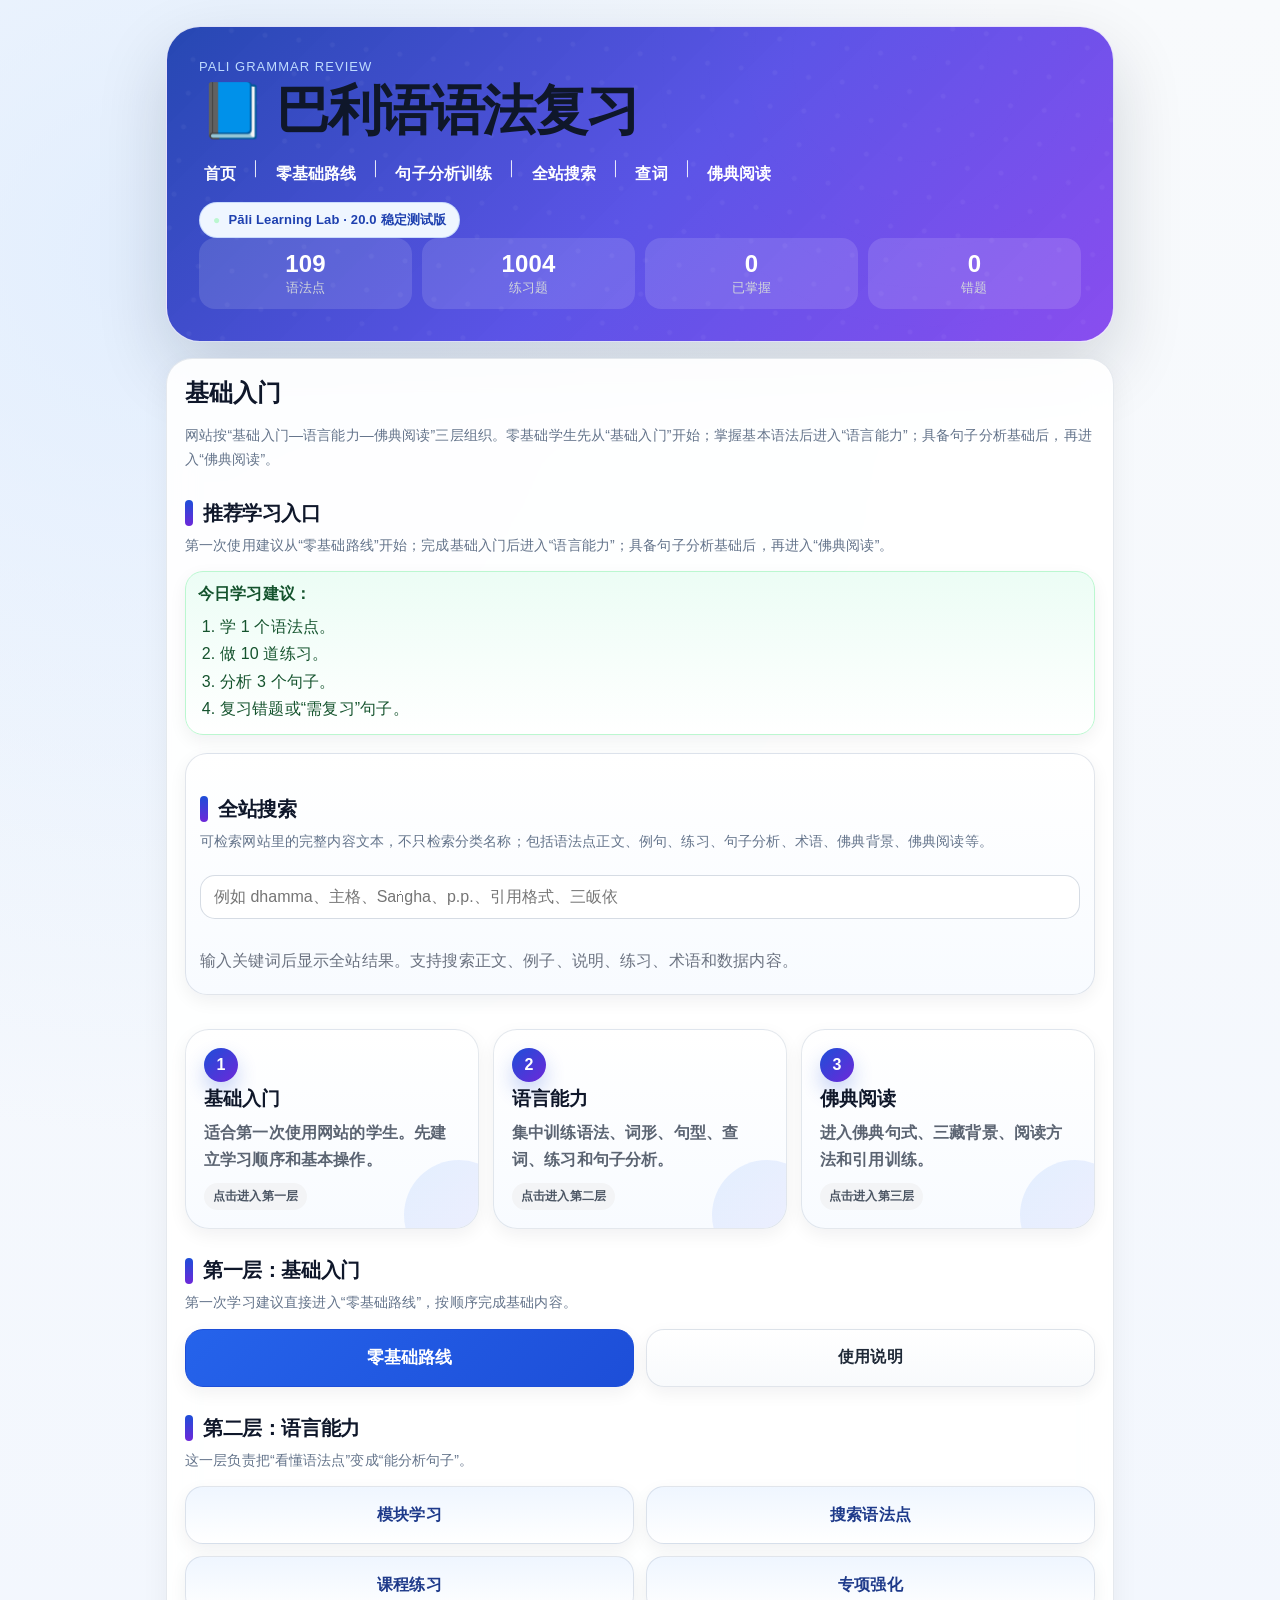
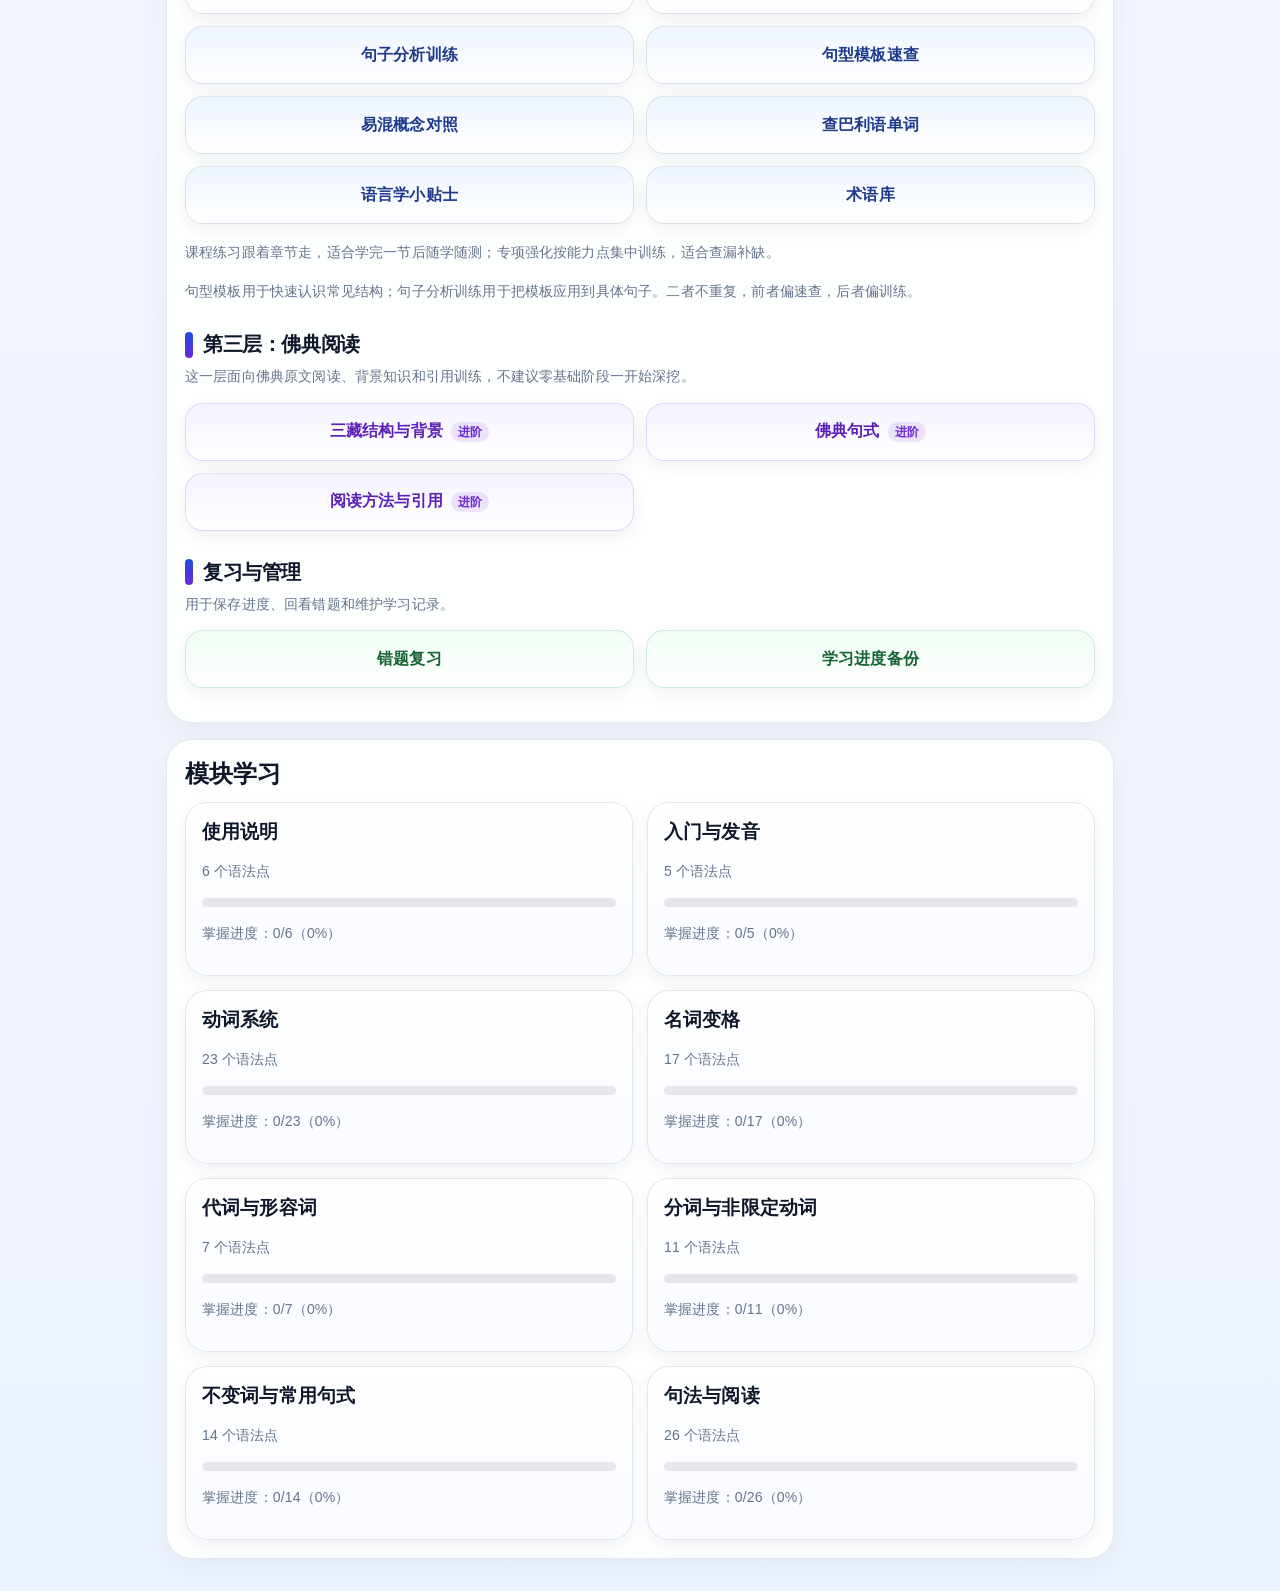
==== cache-reset.html @ 34327fb4 "Add files via upload" ====
<!doctype html>
<html lang="zh-CN">
<head>
  <meta charset="utf-8">
  <meta name="viewport" content="width=device-width,initial-scale=1">
  <meta http-equiv="Cache-Control" content="no-cache, no-store, must-revalidate">
  <title>清理缓存 - Pali Grammar 15.0</title>
  <style>
    body{font-family:-apple-system,BlinkMacSystemFont,"Noto Sans SC","Microsoft YaHei",sans-serif;background:#f8fafc;color:#111827;display:flex;min-height:100vh;align-items:center;justify-content:center;margin:0;padding:24px}
    .box{max-width:620px;background:white;border:1px solid #e5e7eb;border-radius:24px;box-shadow:0 20px 50px rgba(15,23,42,.12);padding:28px;line-height:1.8}
    h1{margin-top:0} button,a{display:inline-block;margin-top:12px;margin-right:8px;padding:10px 16px;border-radius:999px;background:#2563eb;color:white;text-decoration:none;border:0;font-weight:800}
    .muted{color:#6b7280} code{background:#f3f4f6;border-radius:8px;padding:2px 6px}
  </style>
</head>
<body>
  <div class="box">
    <h1>清理旧缓存并进入 20.0</h1>
    <p>如果按钮没反应、返回没反应，通常是旧版脚本或 Service Worker 缓存导致的。</p>
    <p id="status" class="muted">处理中……</p>
    <button onclick="reset()">重新清理</button>
    <a href="./index.html?v=20.0&ts=manual">直接进入新版</a>
  </div>
  <script>
    async function reset(){
      const status=document.getElementById('status');
      try{
        if('serviceWorker' in navigator){
          const regs=await navigator.serviceWorker.getRegistrations();
          await Promise.all(regs.map(r=>r.unregister()));
        }
        if(window.caches){
          const keys=await caches.keys();
          await Promise.all(keys.map(k=>caches.delete(k)));
        }
        status.textContent='缓存已清理，正在进入 20.0 稳定测试版……';
        setTimeout(()=>location.replace('./index.html?v=20.0&ts='+Date.now()),700);
      }catch(e){
        status.textContent='自动清理失败，请手动 Ctrl+F5。'+e;
      }
    }
    reset();
  </script>
</body>
</html>
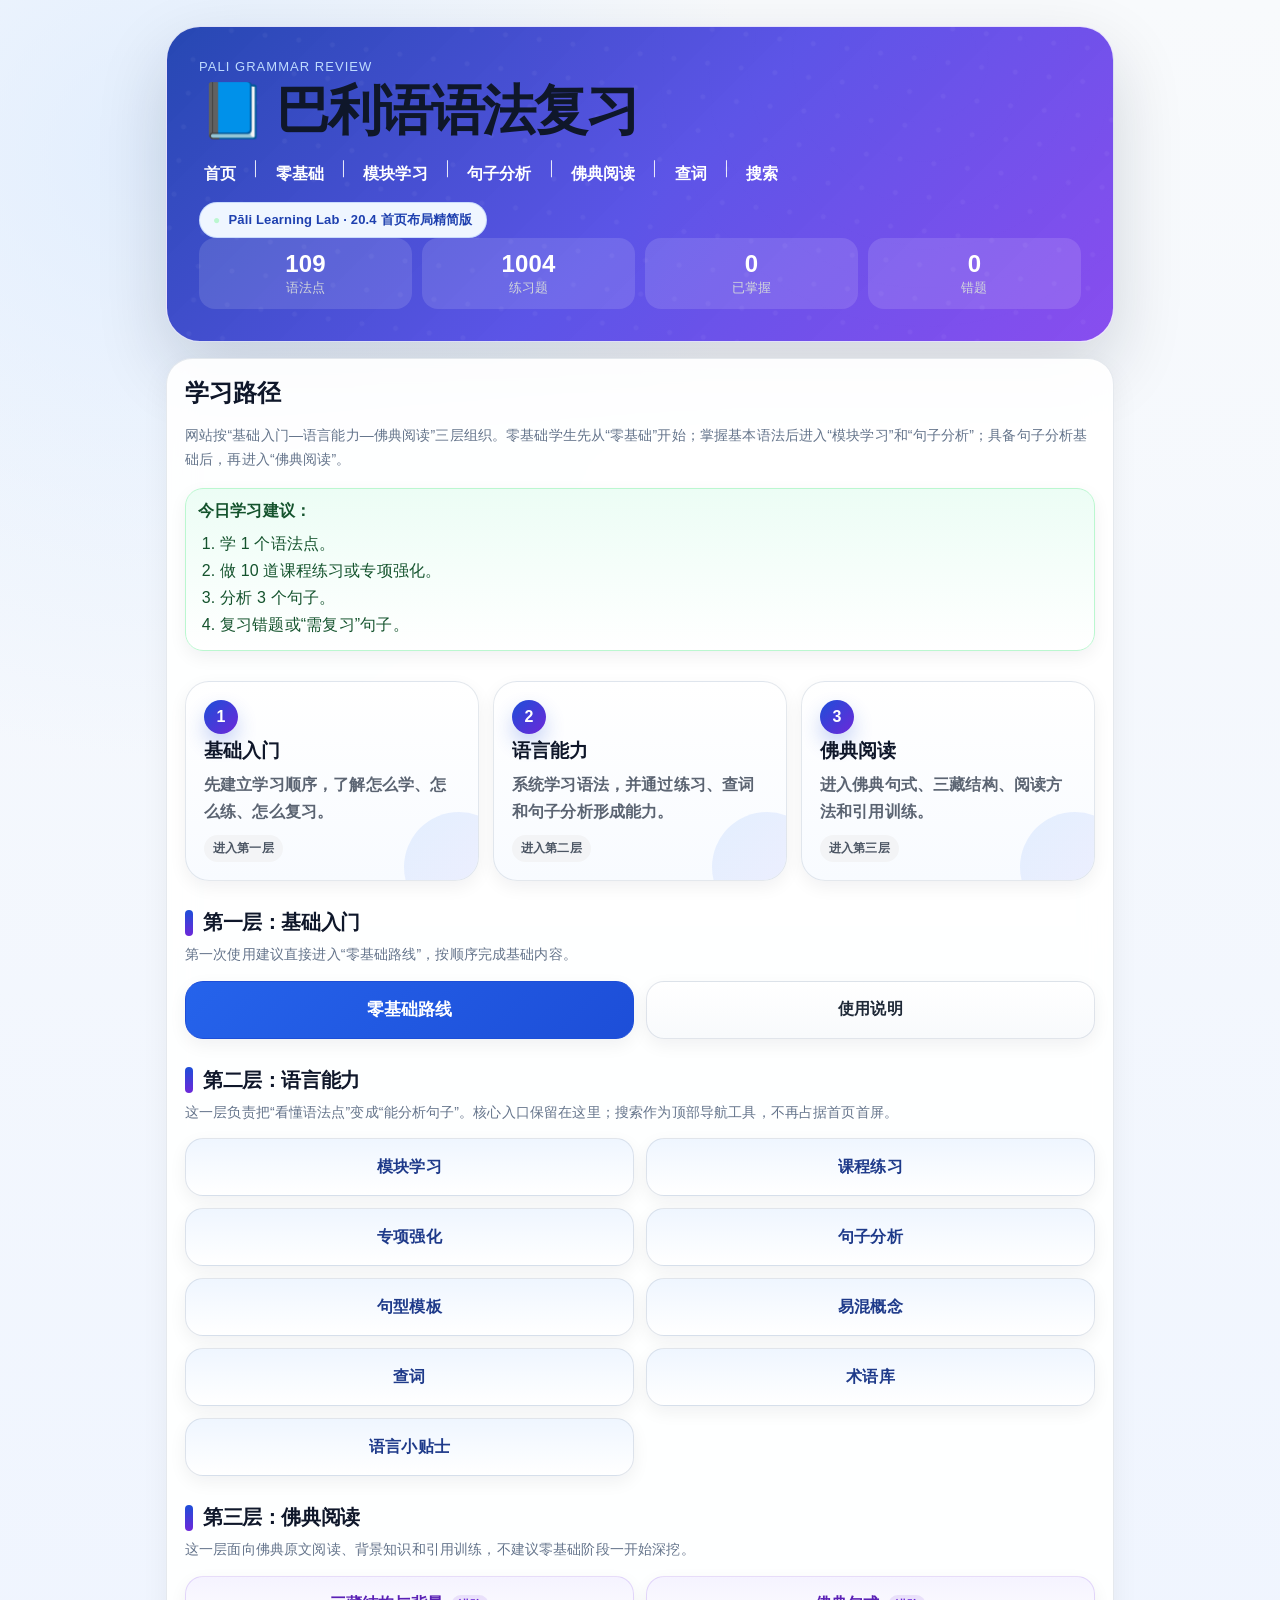
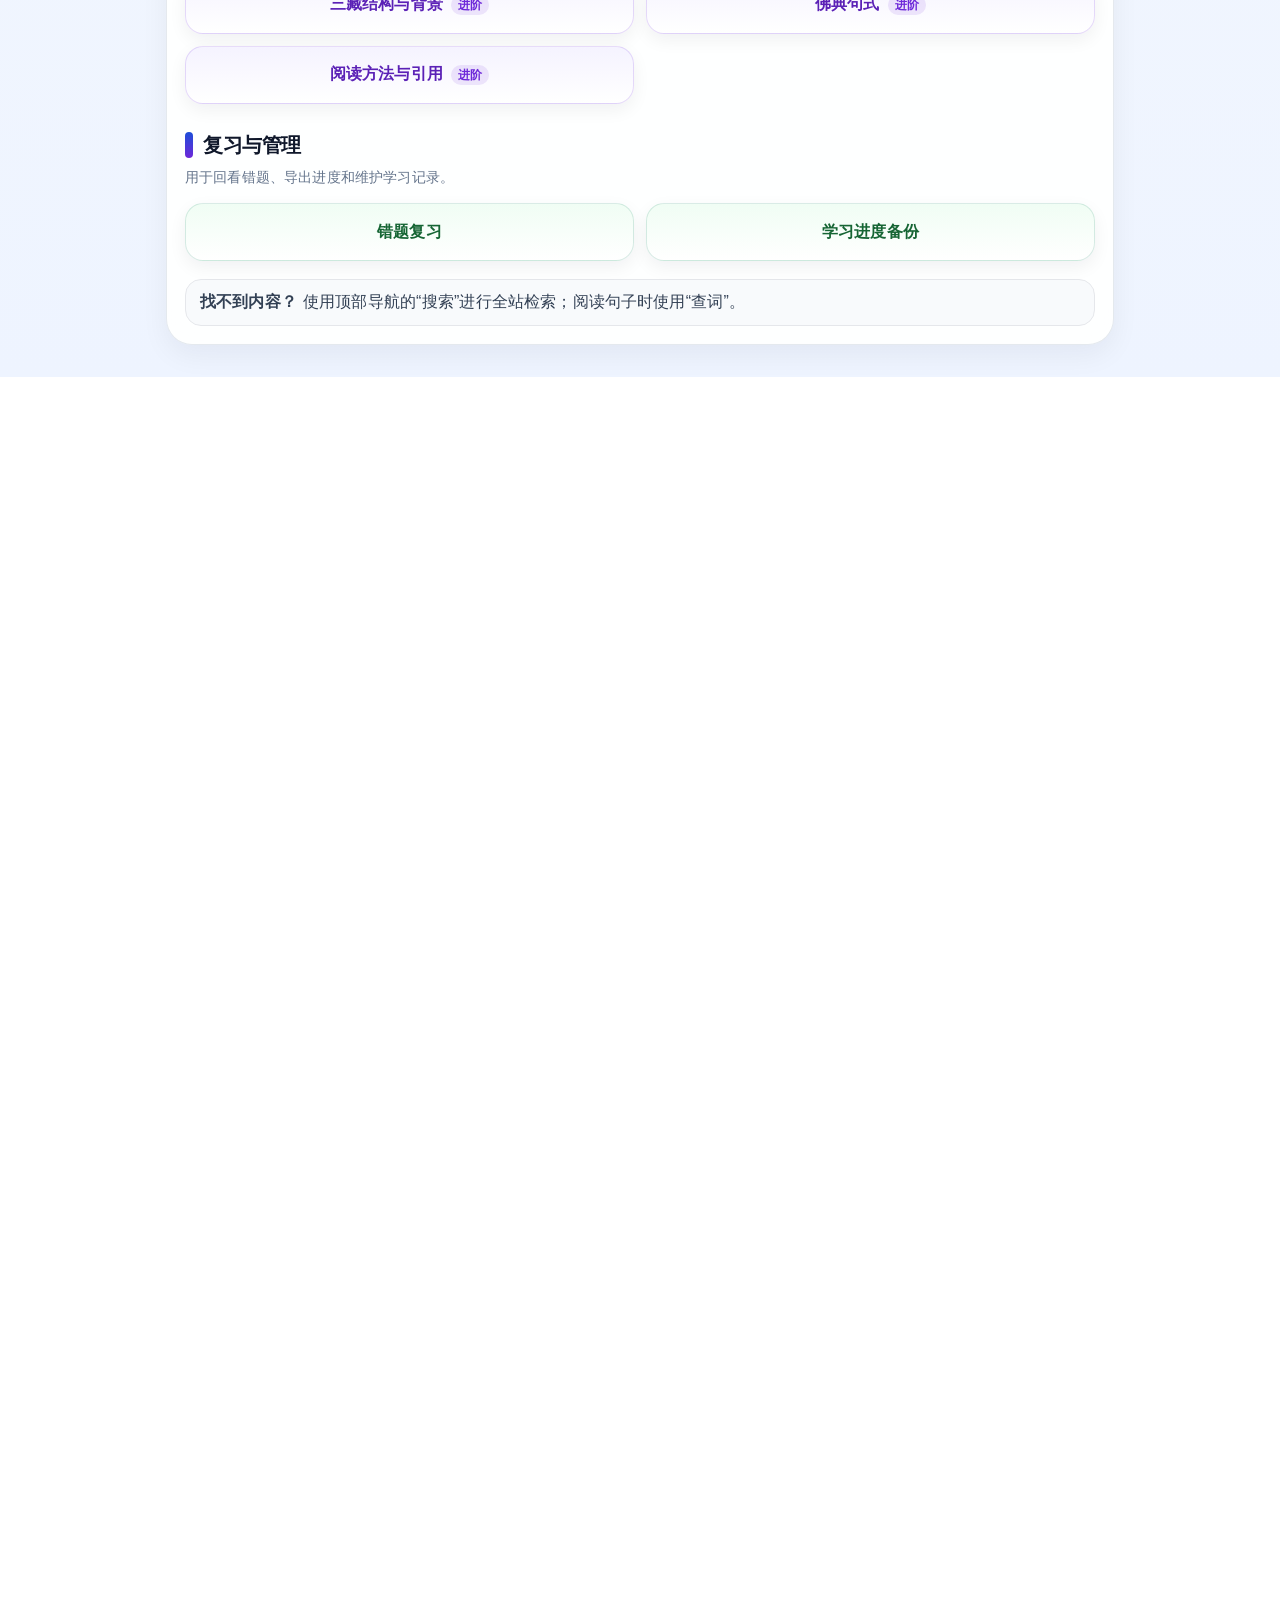
==== commit c3299170: "Add files via upload" ====
--- a/cache-reset.html
+++ b/cache-reset.html
@@ -14,11 +14,11 @@
 </head>
 <body>
   <div class="box">
-    <h1>清理旧缓存并进入 20.0</h1>
+    <h1>清理旧缓存并进入 20.4</h1>
     <p>如果按钮没反应、返回没反应，通常是旧版脚本或 Service Worker 缓存导致的。</p>
     <p id="status" class="muted">处理中……</p>
     <button onclick="reset()">重新清理</button>
-    <a href="./index.html?v=20.0&ts=manual">直接进入新版</a>
+    <a href="./index.html?v=20.4&ts=manual">直接进入新版</a>
   </div>
   <script>
     async function reset(){
@@ -32,8 +32,8 @@
           const keys=await caches.keys();
           await Promise.all(keys.map(k=>caches.delete(k)));
         }
-        status.textContent='缓存已清理，正在进入 20.0 稳定测试版……';
-        setTimeout(()=>location.replace('./index.html?v=20.0&ts='+Date.now()),700);
+        status.textContent='缓存已清理，正在进入 20.4 首页布局精简版……';
+        setTimeout(()=>location.replace('./index.html?v=20.4&ts='+Date.now()),700);
       }catch(e){
         status.textContent='自动清理失败，请手动 Ctrl+F5。'+e;
       }
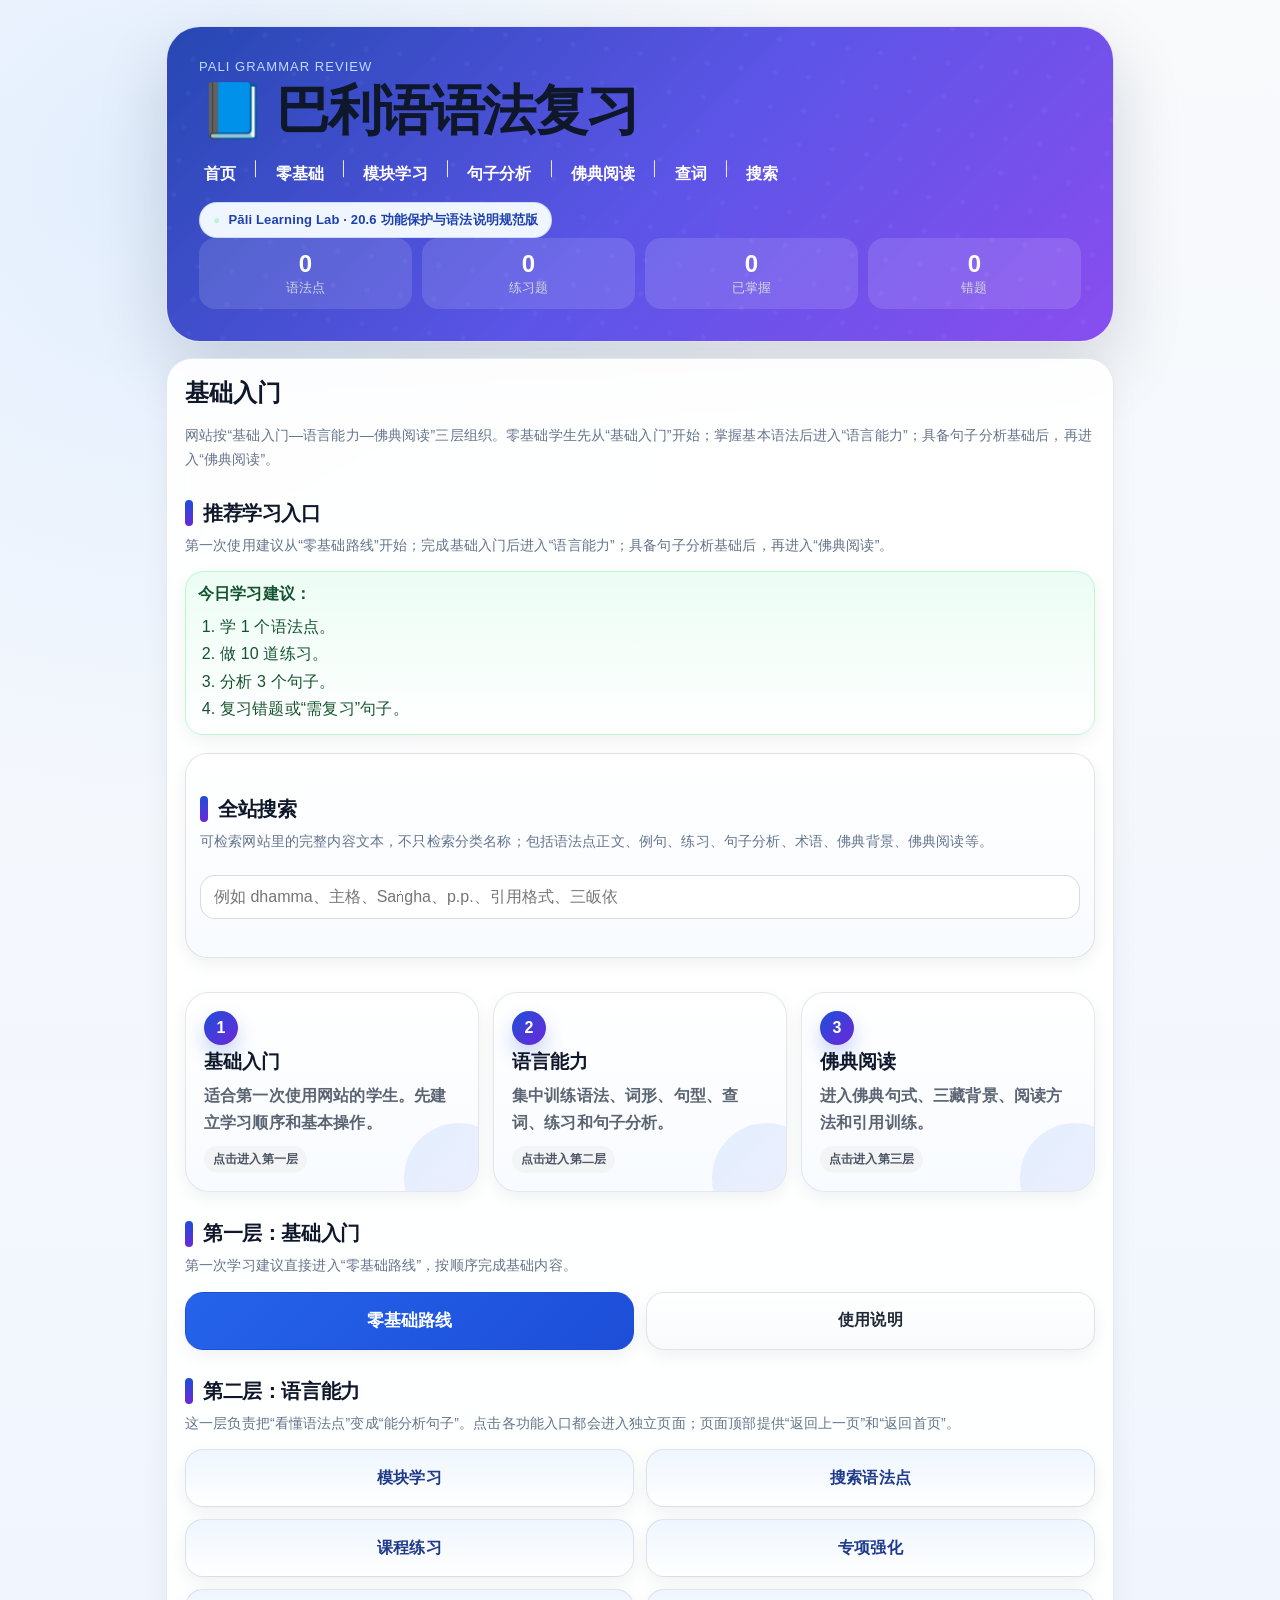
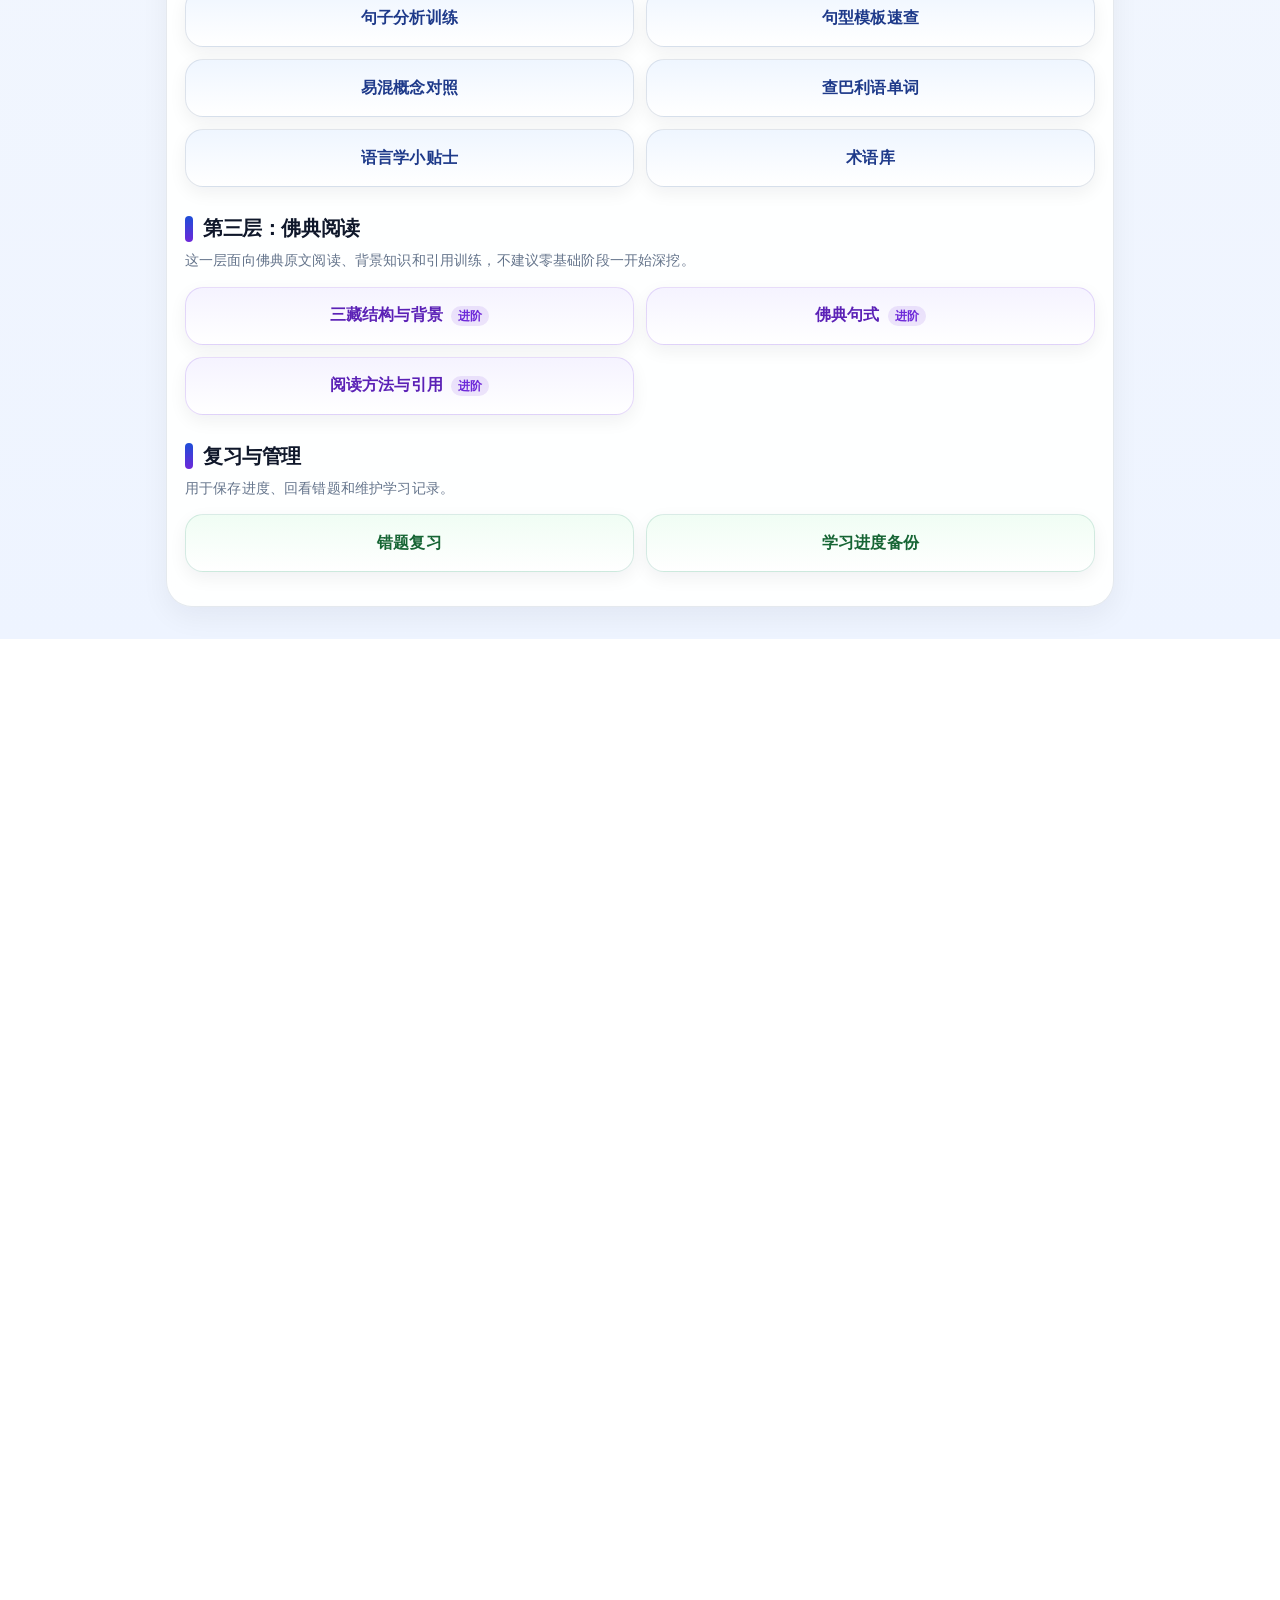
==== commit 2cf4b86e: "Add files via upload" ====
--- a/cache-reset.html
+++ b/cache-reset.html
@@ -14,11 +14,11 @@
 </head>
 <body>
   <div class="box">
-    <h1>清理旧缓存并进入 20.4</h1>
+    <h1>清理旧缓存并进入 20.6</h1>
     <p>如果按钮没反应、返回没反应，通常是旧版脚本或 Service Worker 缓存导致的。</p>
     <p id="status" class="muted">处理中……</p>
     <button onclick="reset()">重新清理</button>
-    <a href="./index.html?v=20.4&ts=manual">直接进入新版</a>
+    <a href="./index.html?v=20.6&ts=manual">直接进入新版</a>
   </div>
   <script>
     async function reset(){
@@ -32,8 +32,8 @@
           const keys=await caches.keys();
           await Promise.all(keys.map(k=>caches.delete(k)));
         }
-        status.textContent='缓存已清理，正在进入 20.4 首页布局精简版……';
-        setTimeout(()=>location.replace('./index.html?v=20.4&ts='+Date.now()),700);
+        status.textContent='缓存已清理，正在进入 20.6 功能保护与语法说明规范版……';
+        setTimeout(()=>location.replace('./index.html?v=20.6&ts='+Date.now()),700);
       }catch(e){
         status.textContent='自动清理失败，请手动 Ctrl+F5。'+e;
       }
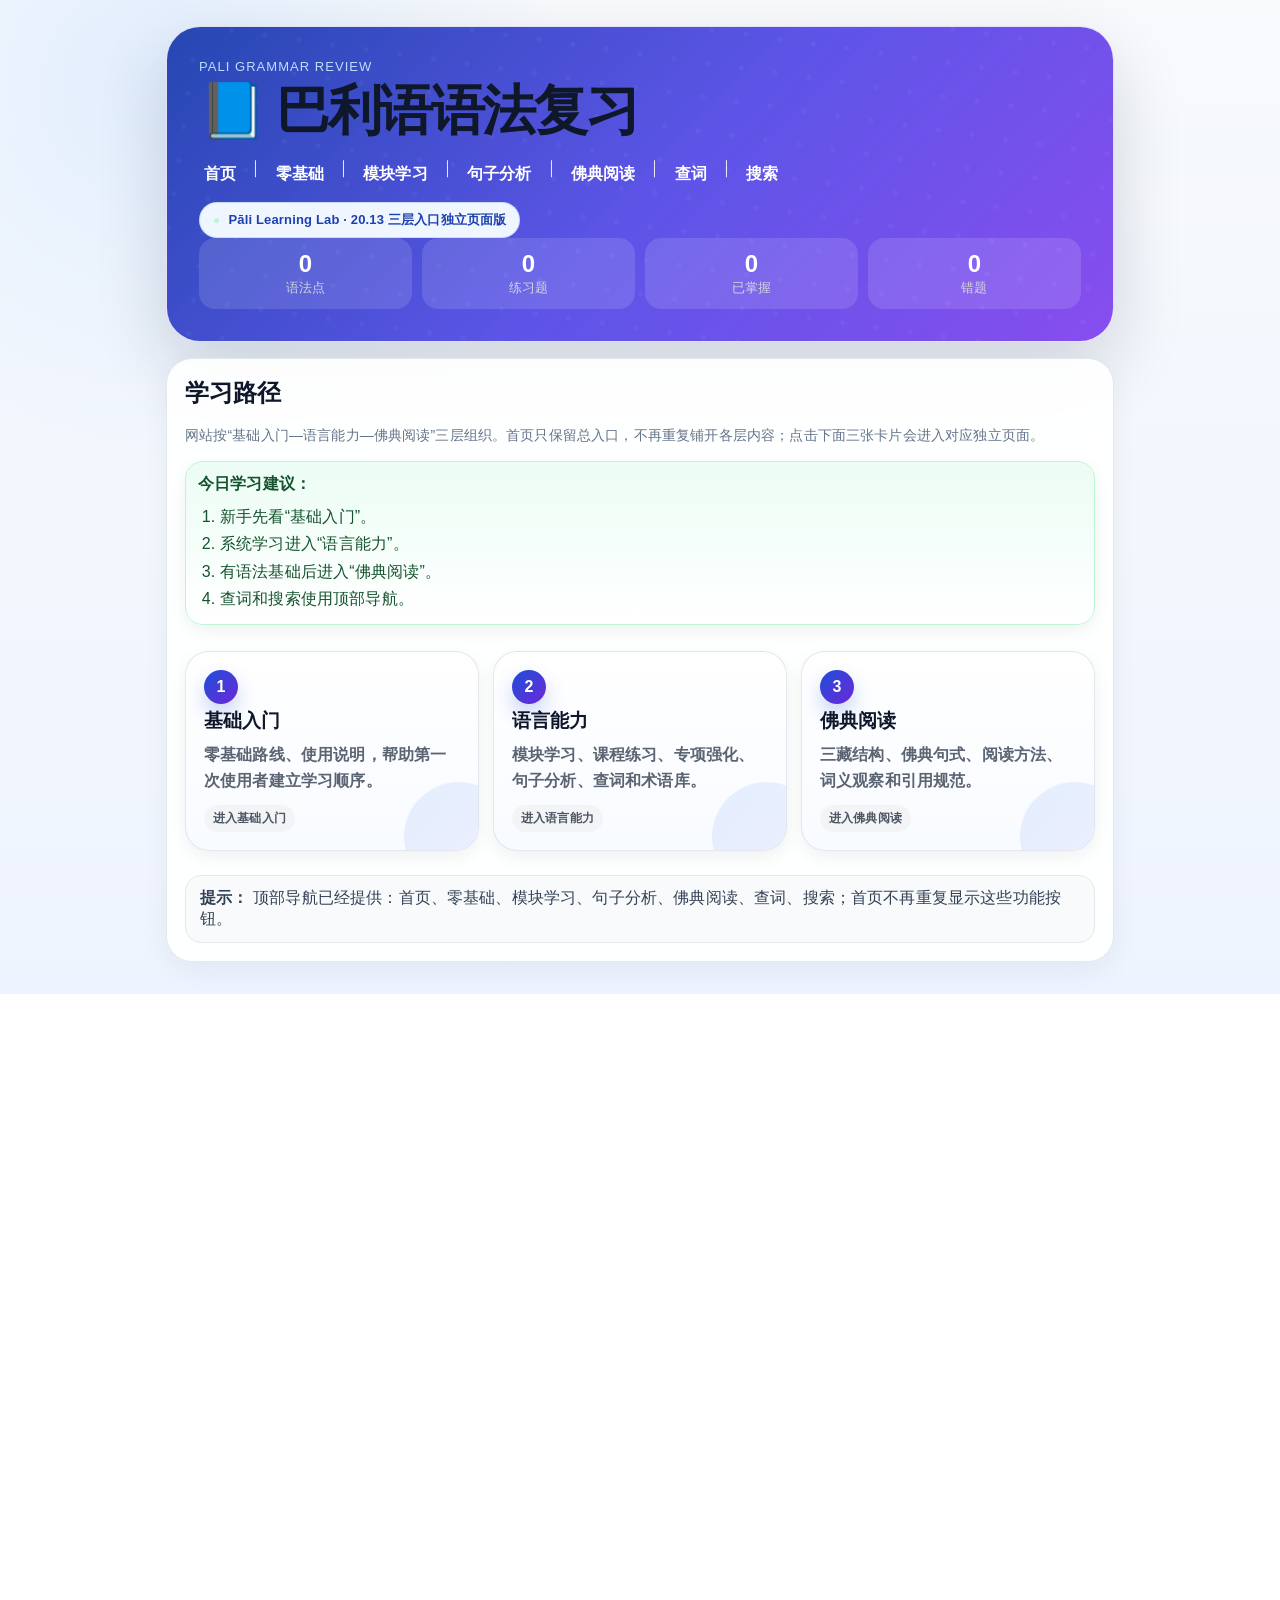
==== commit f91ad1cc: "Add files via upload" ====
--- a/cache-reset.html
+++ b/cache-reset.html
@@ -14,11 +14,11 @@
 </head>
 <body>
   <div class="box">
-    <h1>清理旧缓存并进入 20.6</h1>
+    <h1>清理旧缓存并进入 20.13</h1>
     <p>如果按钮没反应、返回没反应，通常是旧版脚本或 Service Worker 缓存导致的。</p>
     <p id="status" class="muted">处理中……</p>
     <button onclick="reset()">重新清理</button>
-    <a href="./index.html?v=20.6&ts=manual">直接进入新版</a>
+    <a href="./index.html?v=20.13&ts=manual">直接进入新版</a>
   </div>
   <script>
     async function reset(){
@@ -32,8 +32,8 @@
           const keys=await caches.keys();
           await Promise.all(keys.map(k=>caches.delete(k)));
         }
-        status.textContent='缓存已清理，正在进入 20.6 功能保护与语法说明规范版……';
-        setTimeout(()=>location.replace('./index.html?v=20.6&ts='+Date.now()),700);
+        status.textContent='缓存已清理，正在进入 20.13 三层入口独立页面版……';
+        setTimeout(()=>location.replace('./index.html?v=20.13&ts='+Date.now()),700);
       }catch(e){
         status.textContent='自动清理失败，请手动 Ctrl+F5。'+e;
       }
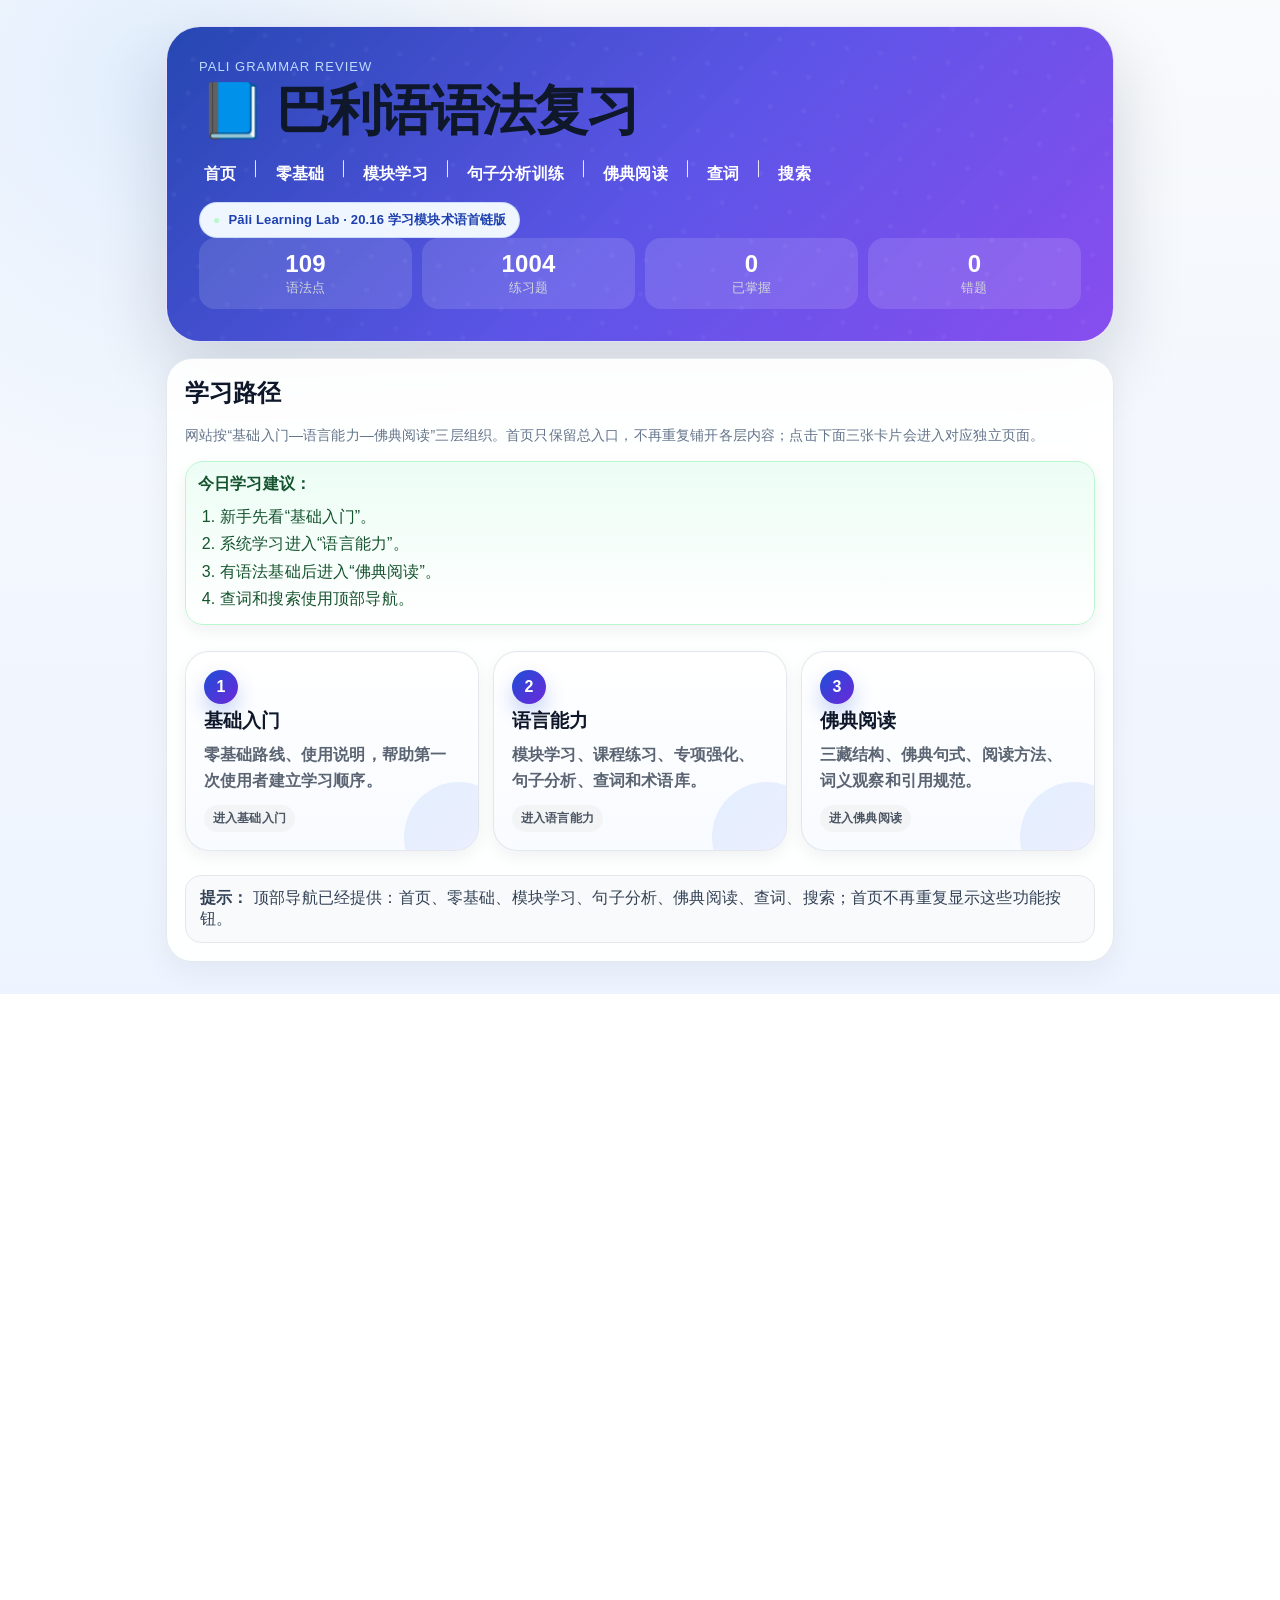
==== commit 4134b557: "Add files via upload" ====
--- a/cache-reset.html
+++ b/cache-reset.html
@@ -14,11 +14,11 @@
 </head>
 <body>
   <div class="box">
-    <h1>清理旧缓存并进入 20.13</h1>
+    <h1>清理旧缓存并进入 20.16</h1>
     <p>如果按钮没反应、返回没反应，通常是旧版脚本或 Service Worker 缓存导致的。</p>
     <p id="status" class="muted">处理中……</p>
     <button onclick="reset()">重新清理</button>
-    <a href="./index.html?v=20.13&ts=manual">直接进入新版</a>
+    <a href="./index.html?v=20.16&ts=manual">直接进入新版</a>
   </div>
   <script>
     async function reset(){
@@ -32,8 +32,8 @@
           const keys=await caches.keys();
           await Promise.all(keys.map(k=>caches.delete(k)));
         }
-        status.textContent='缓存已清理，正在进入 20.13 三层入口独立页面版……';
-        setTimeout(()=>location.replace('./index.html?v=20.13&ts='+Date.now()),700);
+        status.textContent='缓存已清理，正在进入 20.16 学习模块术语首链版……';
+        setTimeout(()=>location.replace('./index.html?v=20.16&ts='+Date.now()),700);
       }catch(e){
         status.textContent='自动清理失败，请手动 Ctrl+F5。'+e;
       }
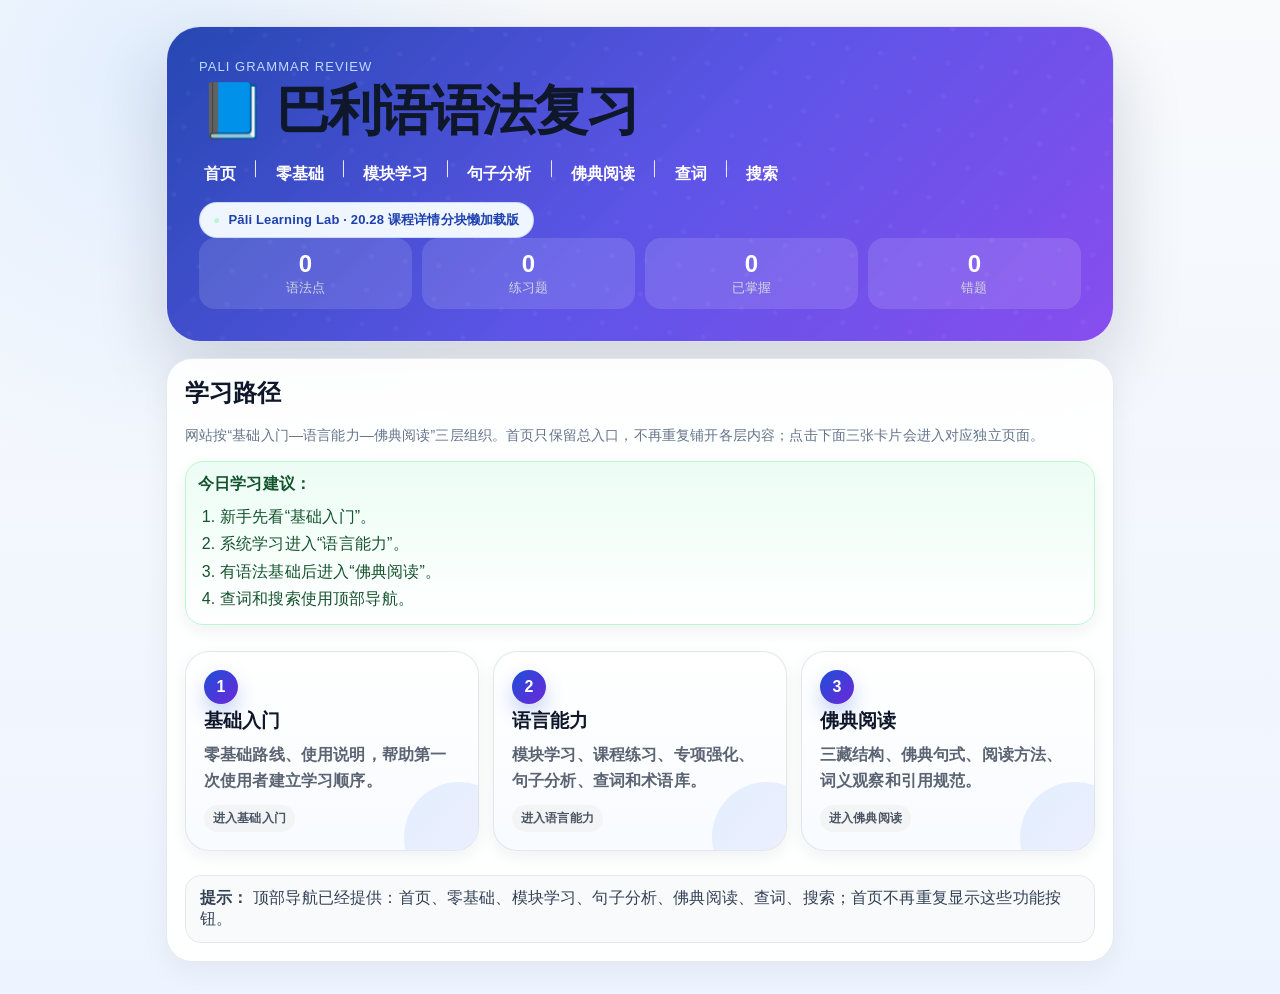
==== commit 510633f8: "Add files via upload" ====
--- a/cache-reset.html
+++ b/cache-reset.html
@@ -14,11 +14,11 @@
 </head>
 <body>
   <div class="box">
-    <h1>清理旧缓存并进入 20.16</h1>
+    <h1>清理旧缓存并进入 20.28</h1>
     <p>如果按钮没反应、返回没反应，通常是旧版脚本或 Service Worker 缓存导致的。</p>
     <p id="status" class="muted">处理中……</p>
     <button onclick="reset()">重新清理</button>
-    <a href="./index.html?v=20.16&ts=manual">直接进入新版</a>
+    <a href="./index.html?v=20.28&ts=manual">直接进入新版</a>
   </div>
   <script>
     async function reset(){
@@ -32,8 +32,8 @@
           const keys=await caches.keys();
           await Promise.all(keys.map(k=>caches.delete(k)));
         }
-        status.textContent='缓存已清理，正在进入 20.16 学习模块术语首链版……';
-        setTimeout(()=>location.replace('./index.html?v=20.16&ts='+Date.now()),700);
+        status.textContent='缓存已清理，正在进入 20.28 课程详情分块懒加载版……';
+        setTimeout(()=>location.replace('./index.html?v=20.28&ts='+Date.now()),700);
       }catch(e){
         status.textContent='自动清理失败，请手动 Ctrl+F5。'+e;
       }
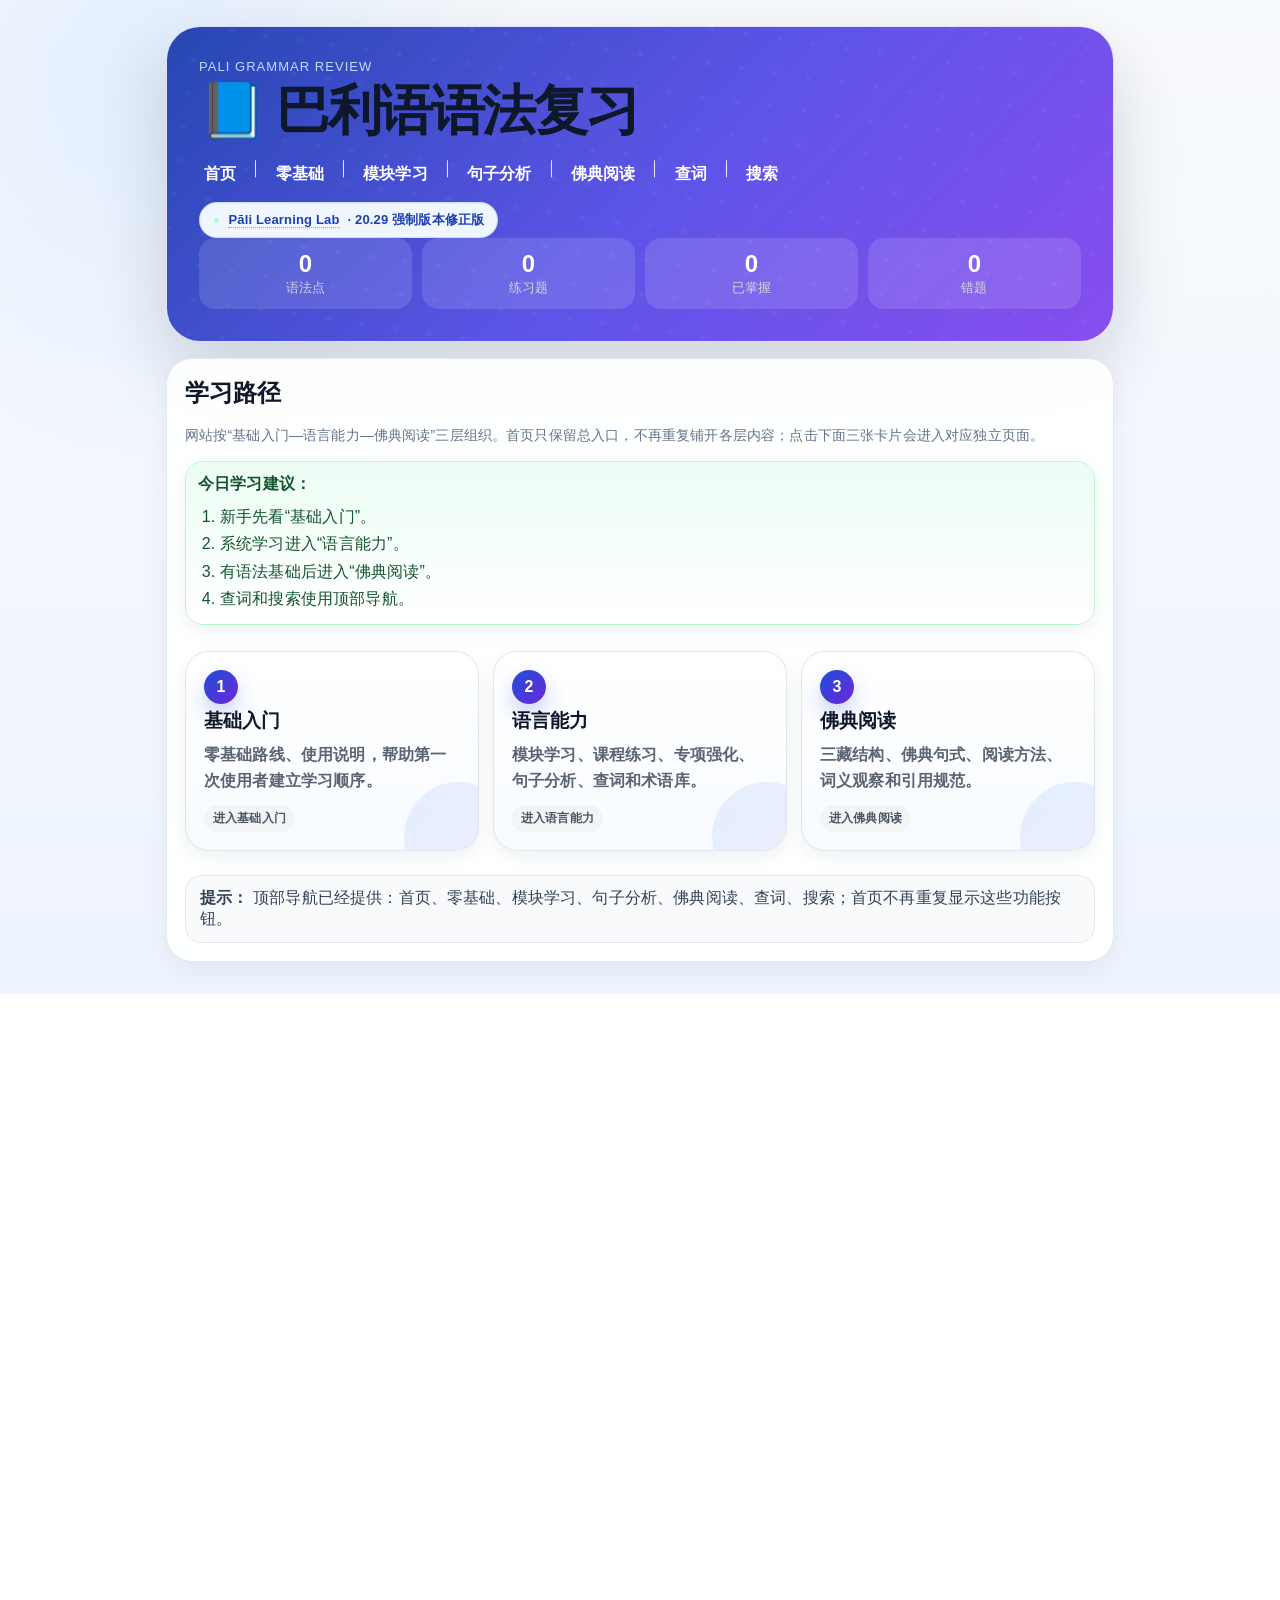
==== commit b446b30b: "Add files via upload" ====
--- a/cache-reset.html
+++ b/cache-reset.html
@@ -18,7 +18,7 @@
     <p>如果按钮没反应、返回没反应，通常是旧版脚本或 Service Worker 缓存导致的。</p>
     <p id="status" class="muted">处理中……</p>
     <button onclick="reset()">重新清理</button>
-    <a href="./index.html?v=20.28&ts=manual">直接进入新版</a>
+    <a href="./index.html?v=20.29&ts=manual">直接进入新版</a>
   </div>
   <script>
     async function reset(){
@@ -32,13 +32,13 @@
           const keys=await caches.keys();
           await Promise.all(keys.map(k=>caches.delete(k)));
         }
-        status.textContent='缓存已清理，正在进入 20.28 课程详情分块懒加载版……';
-        setTimeout(()=>location.replace('./index.html?v=20.28&ts='+Date.now()),700);
+        status.textContent='缓存已清理，正在进入 20.29 强制版本修正版……';
+        setTimeout(()=>location.replace('./index.html?v=20.29&ts='+Date.now()),700);
       }catch(e){
         status.textContent='自动清理失败，请手动 Ctrl+F5。'+e;
       }
     }
     reset();
   </script>
-</body>
+<script>document.body.insertAdjacentHTML("beforeend","<p style=\"font-weight:700\">当前清缓存版本：20.29</p>");</script></body>
 </html>
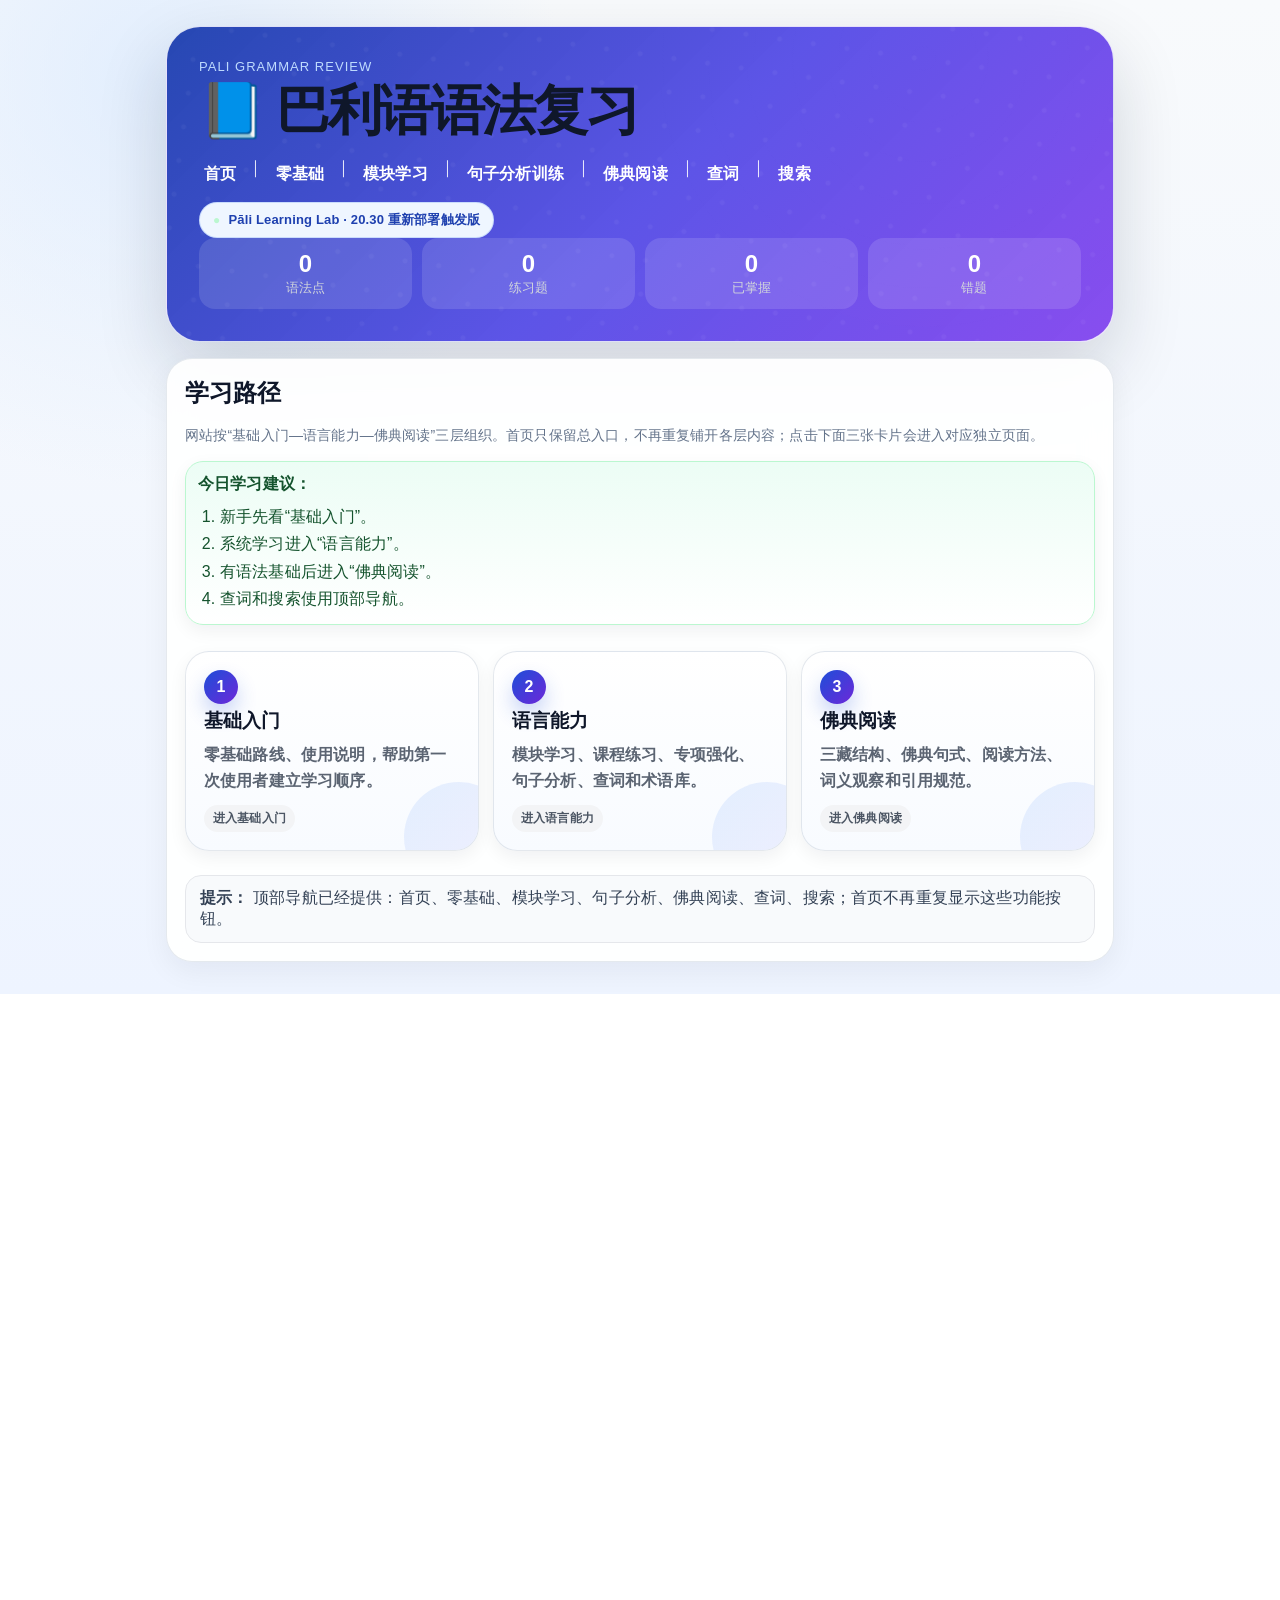
==== commit ae5ca439: "Add files via upload" ====
--- a/cache-reset.html
+++ b/cache-reset.html
@@ -18,7 +18,7 @@
     <p>如果按钮没反应、返回没反应，通常是旧版脚本或 Service Worker 缓存导致的。</p>
     <p id="status" class="muted">处理中……</p>
     <button onclick="reset()">重新清理</button>
-    <a href="./index.html?v=20.29&ts=manual">直接进入新版</a>
+    <a href="./index.html?v=20.30&ts=manual">直接进入新版</a>
   </div>
   <script>
     async function reset(){
@@ -32,13 +32,13 @@
           const keys=await caches.keys();
           await Promise.all(keys.map(k=>caches.delete(k)));
         }
-        status.textContent='缓存已清理，正在进入 20.29 强制版本修正版……';
-        setTimeout(()=>location.replace('./index.html?v=20.29&ts='+Date.now()),700);
+        status.textContent='缓存已清理，正在进入 20.30 重新部署触发版……';
+        setTimeout(()=>location.replace('./index.html?v=20.30&ts='+Date.now()),700);
       }catch(e){
         status.textContent='自动清理失败，请手动 Ctrl+F5。'+e;
       }
     }
     reset();
   </script>
-<script>document.body.insertAdjacentHTML("beforeend","<p style=\"font-weight:700\">当前清缓存版本：20.29</p>");</script></body>
+<script>document.body.insertAdjacentHTML("beforeend","<p style=\"font-weight:700\">当前清缓存版本：20.29</p>");</script><script>document.body.insertAdjacentHTML("beforeend","<p style=\"font-weight:700\">当前清缓存版本：20.30</p>");</script></body>
 </html>
